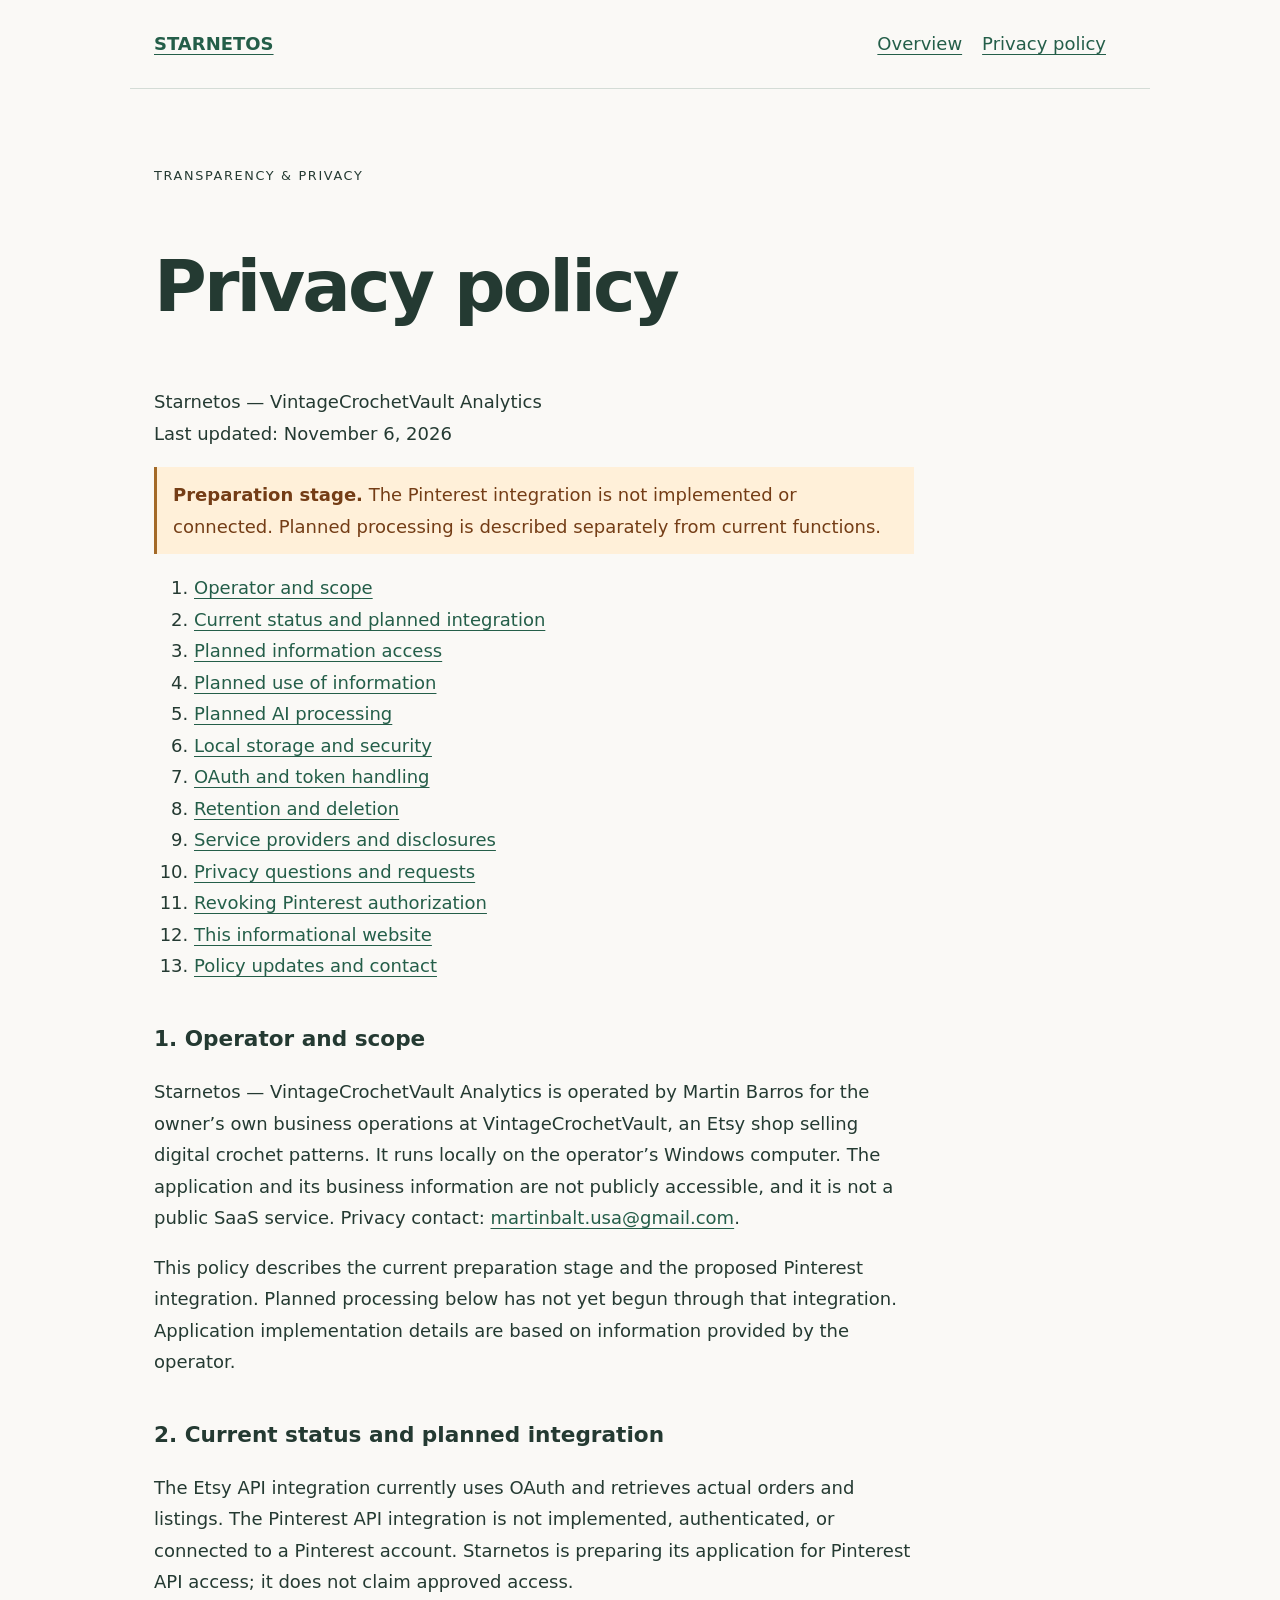
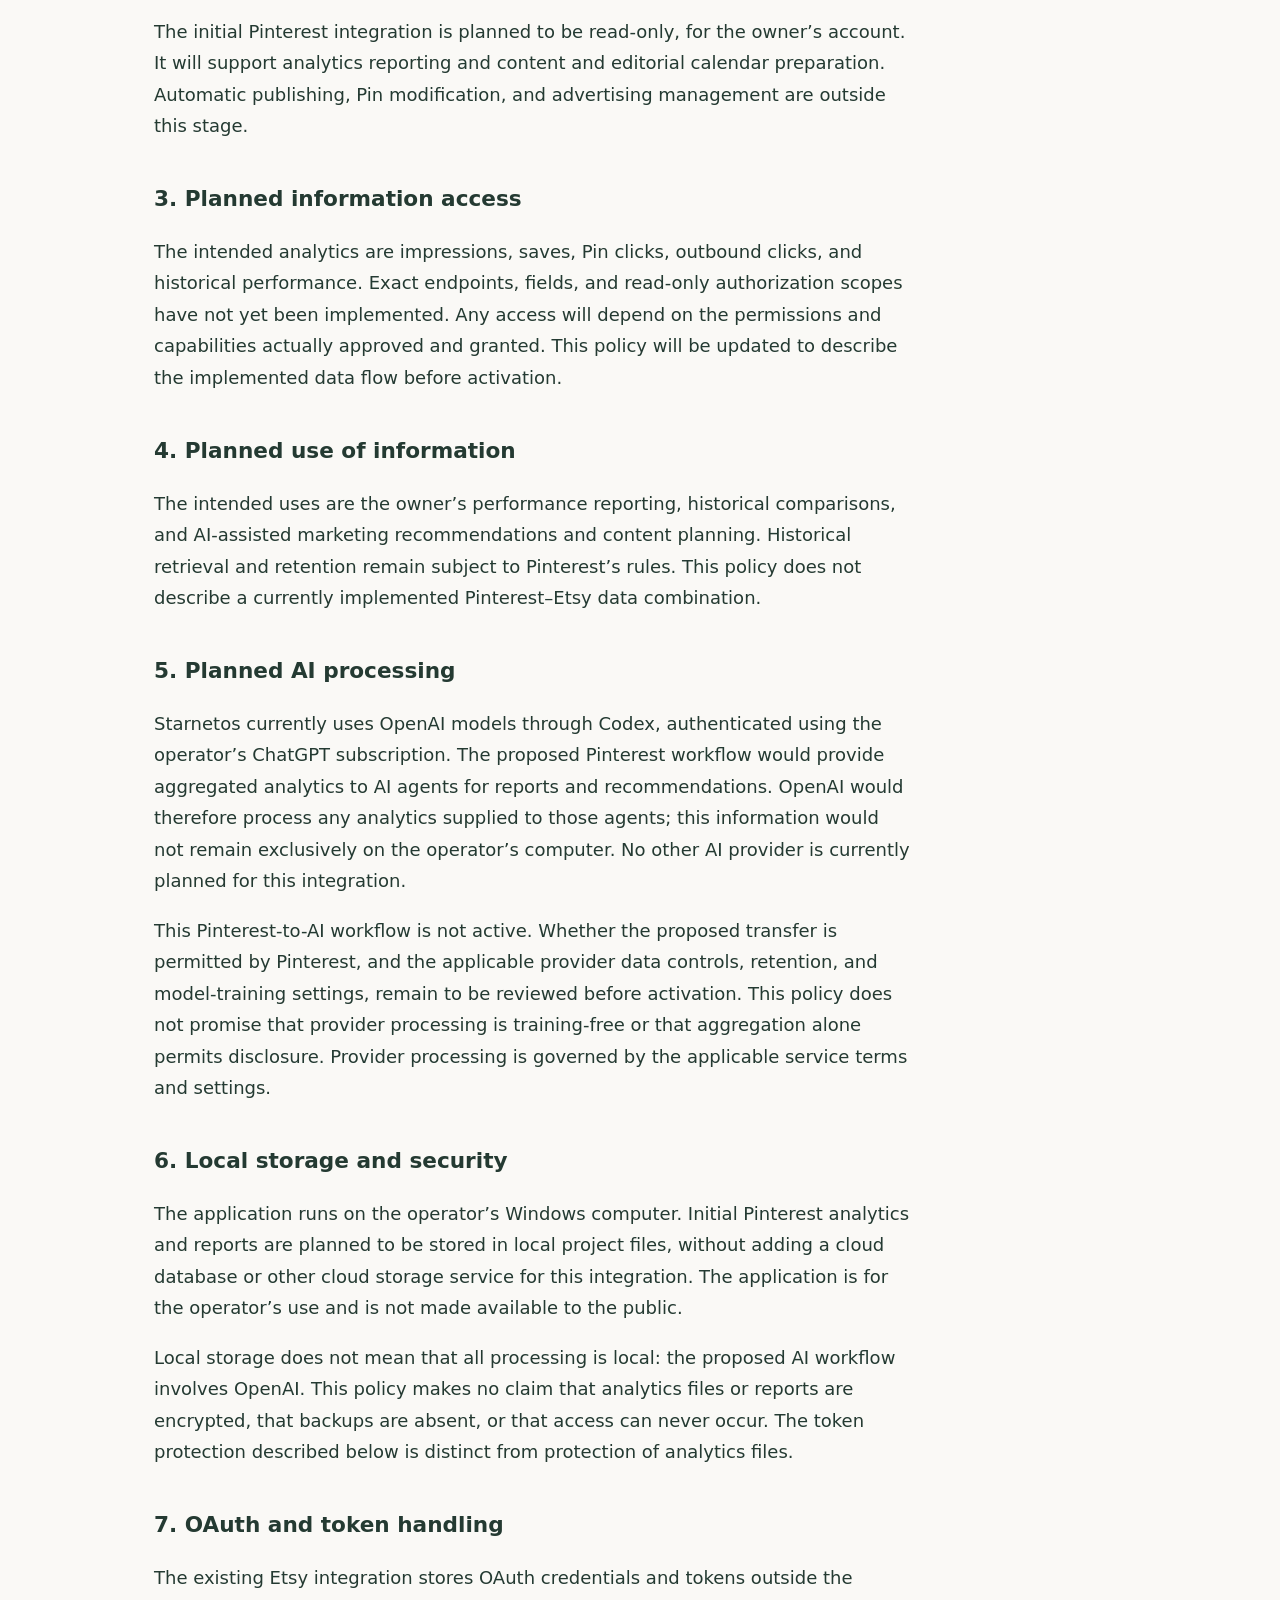
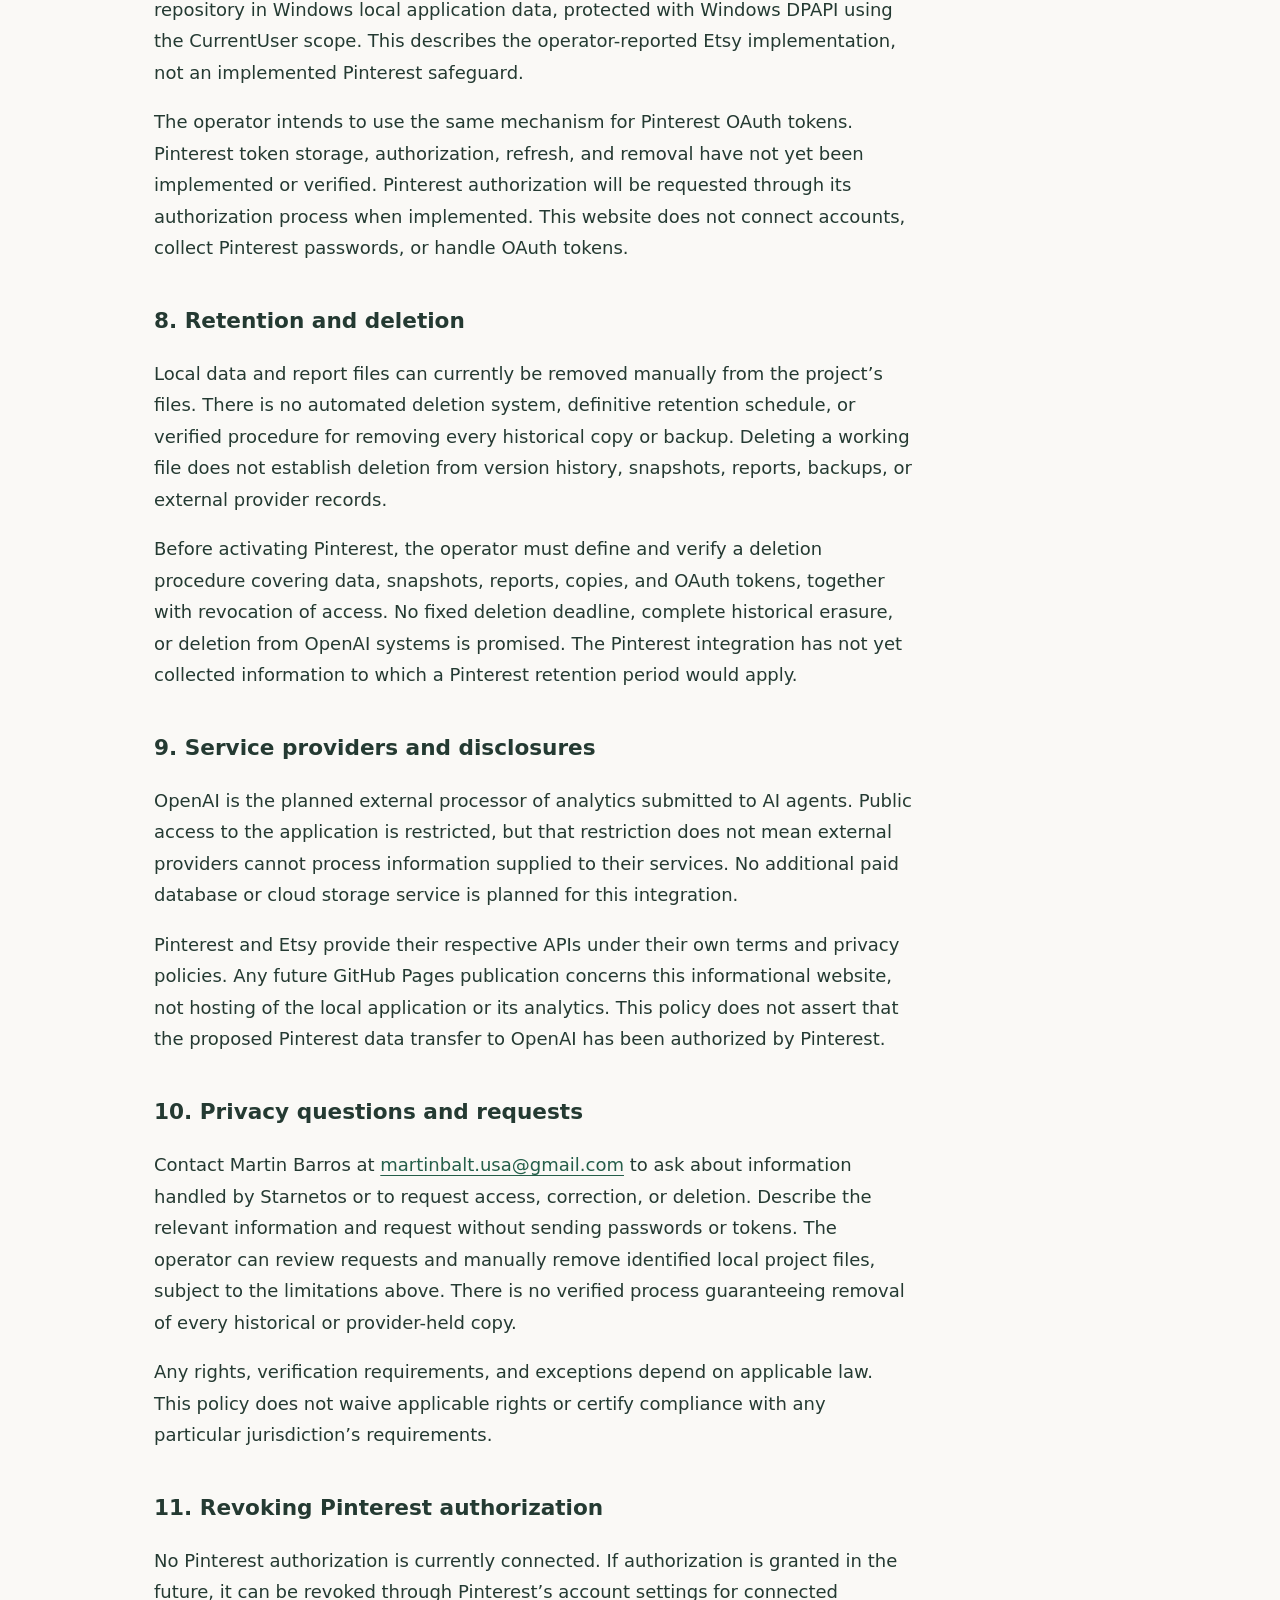
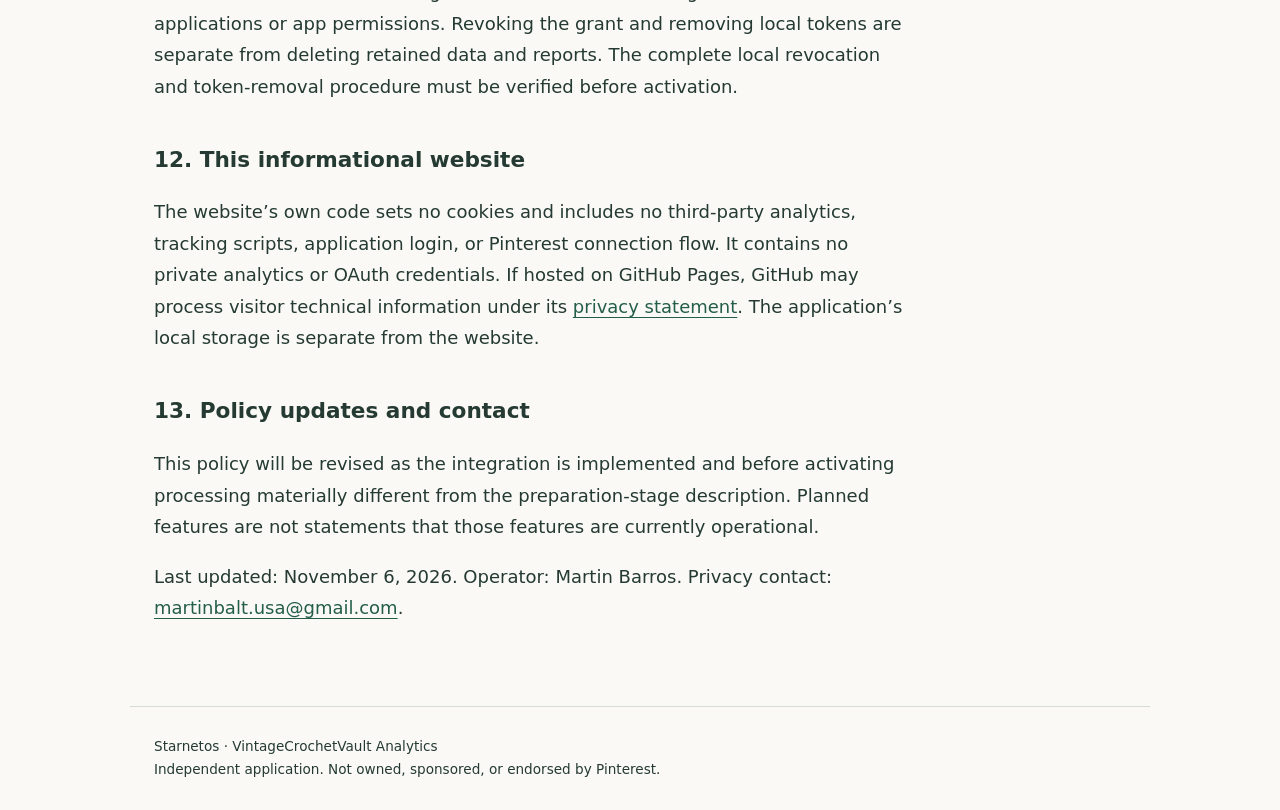
==== privacy/index.html @ daa94c6f "Add privacy/index.html for Starnetos privacy website" ====
<!doctype html><html lang="en"><head><meta charset="utf-8"><meta name="viewport" content="width=device-width,initial-scale=1"><meta name="description" content="Starnetos VintageCrochetVault Analytics: private business reporting and privacy information."><title>Privacy Policy | Starnetos — VintageCrochetVault Analytics</title><link rel="stylesheet" href="../styles.css"></head><body><a class="skip" href="#main">Skip to content</a><header><a href="../"><strong>STARNETOS</strong></a><nav aria-label="Main navigation"><a href="../">Overview</a><a href="../privacy/">Privacy policy</a></nav></header><main id="main"><article><p class="label">Transparency &amp; privacy</p><h1>Privacy policy</h1><p>Starnetos — VintageCrochetVault Analytics<br>Last updated: November 6, 2026</p><p class="notice"><strong>Preparation stage.</strong> The Pinterest integration is not implemented or connected. Planned processing is described separately from current functions.</p><nav aria-label="Policy sections"><ol><li><a href="#s1">Operator and scope</a></li><li><a href="#s2">Current status and planned integration</a></li><li><a href="#s3">Planned information access</a></li><li><a href="#s4">Planned use of information</a></li><li><a href="#s5">Planned AI processing</a></li><li><a href="#s6">Local storage and security</a></li><li><a href="#s7">OAuth and token handling</a></li><li><a href="#s8">Retention and deletion</a></li><li><a href="#s9">Service providers and disclosures</a></li><li><a href="#s10">Privacy questions and requests</a></li><li><a href="#s11">Revoking Pinterest authorization</a></li><li><a href="#s12">This informational website</a></li><li><a href="#s13">Policy updates and contact</a></li></ol></nav><section id="s1"><h2>1. Operator and scope</h2><p>Starnetos — VintageCrochetVault Analytics is operated by Martin Barros for the owner’s own business operations at VintageCrochetVault, an Etsy shop selling digital crochet patterns. It runs locally on the operator’s Windows computer. The application and its business information are not publicly accessible, and it is not a public SaaS service. Privacy contact: <a href="mailto:martinbalt.usa@gmail.com">martinbalt.usa@gmail.com</a>.</p><p>This policy describes the current preparation stage and the proposed Pinterest integration. Planned processing below has not yet begun through that integration. Application implementation details are based on information provided by the operator.</p></section>
<section id="s2"><h2>2. Current status and planned integration</h2><p>The Etsy API integration currently uses OAuth and retrieves actual orders and listings. The Pinterest API integration is not implemented, authenticated, or connected to a Pinterest account. Starnetos is preparing its application for Pinterest API access; it does not claim approved access.</p><p>The initial Pinterest integration is planned to be read-only, for the owner’s account. It will support analytics reporting and content and editorial calendar preparation. Automatic publishing, Pin modification, and advertising management are outside this stage.</p></section>
<section id="s3"><h2>3. Planned information access</h2><p>The intended analytics are impressions, saves, Pin clicks, outbound clicks, and historical performance. Exact endpoints, fields, and read-only authorization scopes have not yet been implemented. Any access will depend on the permissions and capabilities actually approved and granted. This policy will be updated to describe the implemented data flow before activation.</p></section>
<section id="s4"><h2>4. Planned use of information</h2><p>The intended uses are the owner’s performance reporting, historical comparisons, and AI-assisted marketing recommendations and content planning. Historical retrieval and retention remain subject to Pinterest’s rules. This policy does not describe a currently implemented Pinterest–Etsy data combination.</p></section>
<section id="s5"><h2>5. Planned AI processing</h2><p>Starnetos currently uses OpenAI models through Codex, authenticated using the operator’s ChatGPT subscription. The proposed Pinterest workflow would provide aggregated analytics to AI agents for reports and recommendations. OpenAI would therefore process any analytics supplied to those agents; this information would not remain exclusively on the operator’s computer. No other AI provider is currently planned for this integration.</p><p>This Pinterest-to-AI workflow is not active. Whether the proposed transfer is permitted by Pinterest, and the applicable provider data controls, retention, and model-training settings, remain to be reviewed before activation. This policy does not promise that provider processing is training-free or that aggregation alone permits disclosure. Provider processing is governed by the applicable service terms and settings.</p></section>
<section id="s6"><h2>6. Local storage and security</h2><p>The application runs on the operator’s Windows computer. Initial Pinterest analytics and reports are planned to be stored in local project files, without adding a cloud database or other cloud storage service for this integration. The application is for the operator’s use and is not made available to the public.</p><p>Local storage does not mean that all processing is local: the proposed AI workflow involves OpenAI. This policy makes no claim that analytics files or reports are encrypted, that backups are absent, or that access can never occur. The token protection described below is distinct from protection of analytics files.</p></section>
<section id="s7"><h2>7. OAuth and token handling</h2><p>The existing Etsy integration stores OAuth credentials and tokens outside the repository in Windows local application data, protected with Windows DPAPI using the CurrentUser scope. This describes the operator-reported Etsy implementation, not an implemented Pinterest safeguard.</p><p>The operator intends to use the same mechanism for Pinterest OAuth tokens. Pinterest token storage, authorization, refresh, and removal have not yet been implemented or verified. Pinterest authorization will be requested through its authorization process when implemented. This website does not connect accounts, collect Pinterest passwords, or handle OAuth tokens.</p></section>
<section id="s8"><h2>8. Retention and deletion</h2><p>Local data and report files can currently be removed manually from the project’s files. There is no automated deletion system, definitive retention schedule, or verified procedure for removing every historical copy or backup. Deleting a working file does not establish deletion from version history, snapshots, reports, backups, or external provider records.</p><p>Before activating Pinterest, the operator must define and verify a deletion procedure covering data, snapshots, reports, copies, and OAuth tokens, together with revocation of access. No fixed deletion deadline, complete historical erasure, or deletion from OpenAI systems is promised. The Pinterest integration has not yet collected information to which a Pinterest retention period would apply.</p></section>
<section id="s9"><h2>9. Service providers and disclosures</h2><p>OpenAI is the planned external processor of analytics submitted to AI agents. Public access to the application is restricted, but that restriction does not mean external providers cannot process information supplied to their services. No additional paid database or cloud storage service is planned for this integration.</p><p>Pinterest and Etsy provide their respective APIs under their own terms and privacy policies. Any future GitHub Pages publication concerns this informational website, not hosting of the local application or its analytics. This policy does not assert that the proposed Pinterest data transfer to OpenAI has been authorized by Pinterest.</p></section>
<section id="s10"><h2>10. Privacy questions and requests</h2><p>Contact Martin Barros at <a href="mailto:martinbalt.usa@gmail.com">martinbalt.usa@gmail.com</a> to ask about information handled by Starnetos or to request access, correction, or deletion. Describe the relevant information and request without sending passwords or tokens. The operator can review requests and manually remove identified local project files, subject to the limitations above. There is no verified process guaranteeing removal of every historical or provider-held copy.</p><p>Any rights, verification requirements, and exceptions depend on applicable law. This policy does not waive applicable rights or certify compliance with any particular jurisdiction’s requirements.</p></section>
<section id="s11"><h2>11. Revoking Pinterest authorization</h2><p>No Pinterest authorization is currently connected. If authorization is granted in the future, it can be revoked through Pinterest’s account settings for connected applications or app permissions. Revoking the grant and removing local tokens are separate from deleting retained data and reports. The complete local revocation and token-removal procedure must be verified before activation.</p></section>
<section id="s12"><h2>12. This informational website</h2><p>The website’s own code sets no cookies and includes no third-party analytics, tracking scripts, application login, or Pinterest connection flow. It contains no private analytics or OAuth credentials. If hosted on GitHub Pages, GitHub may process visitor technical information under its <a href="https://docs.github.com/en/site-policy/privacy-policies/github-general-privacy-statement">privacy statement</a>. The application’s local storage is separate from the website.</p></section>
<section id="s13"><h2>13. Policy updates and contact</h2><p>This policy will be revised as the integration is implemented and before activating processing materially different from the preparation-stage description. Planned features are not statements that those features are currently operational.</p><p>Last updated: November 6, 2026. Operator: Martin Barros. Privacy contact: <a href="mailto:martinbalt.usa@gmail.com">martinbalt.usa@gmail.com</a>.</p></section></article></main><footer>Starnetos · VintageCrochetVault Analytics<br>Independent application. Not owned, sponsored, or endorsed by Pinterest.</footer></body></html>
---- styles.css ----
*{box-sizing:border-box}body{margin:0;background:#faf9f6;color:#243a32;font:18px/1.75 system-ui,sans-serif}header,main,footer{max-width:1020px;margin:auto;padding:28px 24px}header{display:flex;justify-content:space-between;gap:24px;border-bottom:1px solid #d4dcd6}nav a{margin-right:20px}a{color:#245e49;text-underline-offset:4px}a:focus-visible{outline:3px solid #97511c;outline-offset:4px}main{padding-block:64px}h1{font-size:clamp(2.4rem,6vw,4.5rem);line-height:1.1;letter-spacing:-.04em}h2{font-size:1.35rem;margin-top:2.4rem}p,li{max-width:760px}.label{font-size:.8rem;letter-spacing:.13em;text-transform:uppercase}.pending,.notice{background:#fff0d9;color:#743d16;padding:12px 16px;border-left:3px solid #a36a28}.skip{position:absolute;left:-9999px}.skip:focus{left:20px;top:0;background:white}footer{border-top:1px solid #d4dcd6;font-size:.85rem}section{scroll-margin-top:24px}@media(max-width:600px){header{flex-direction:column}main{padding-top:36px}}
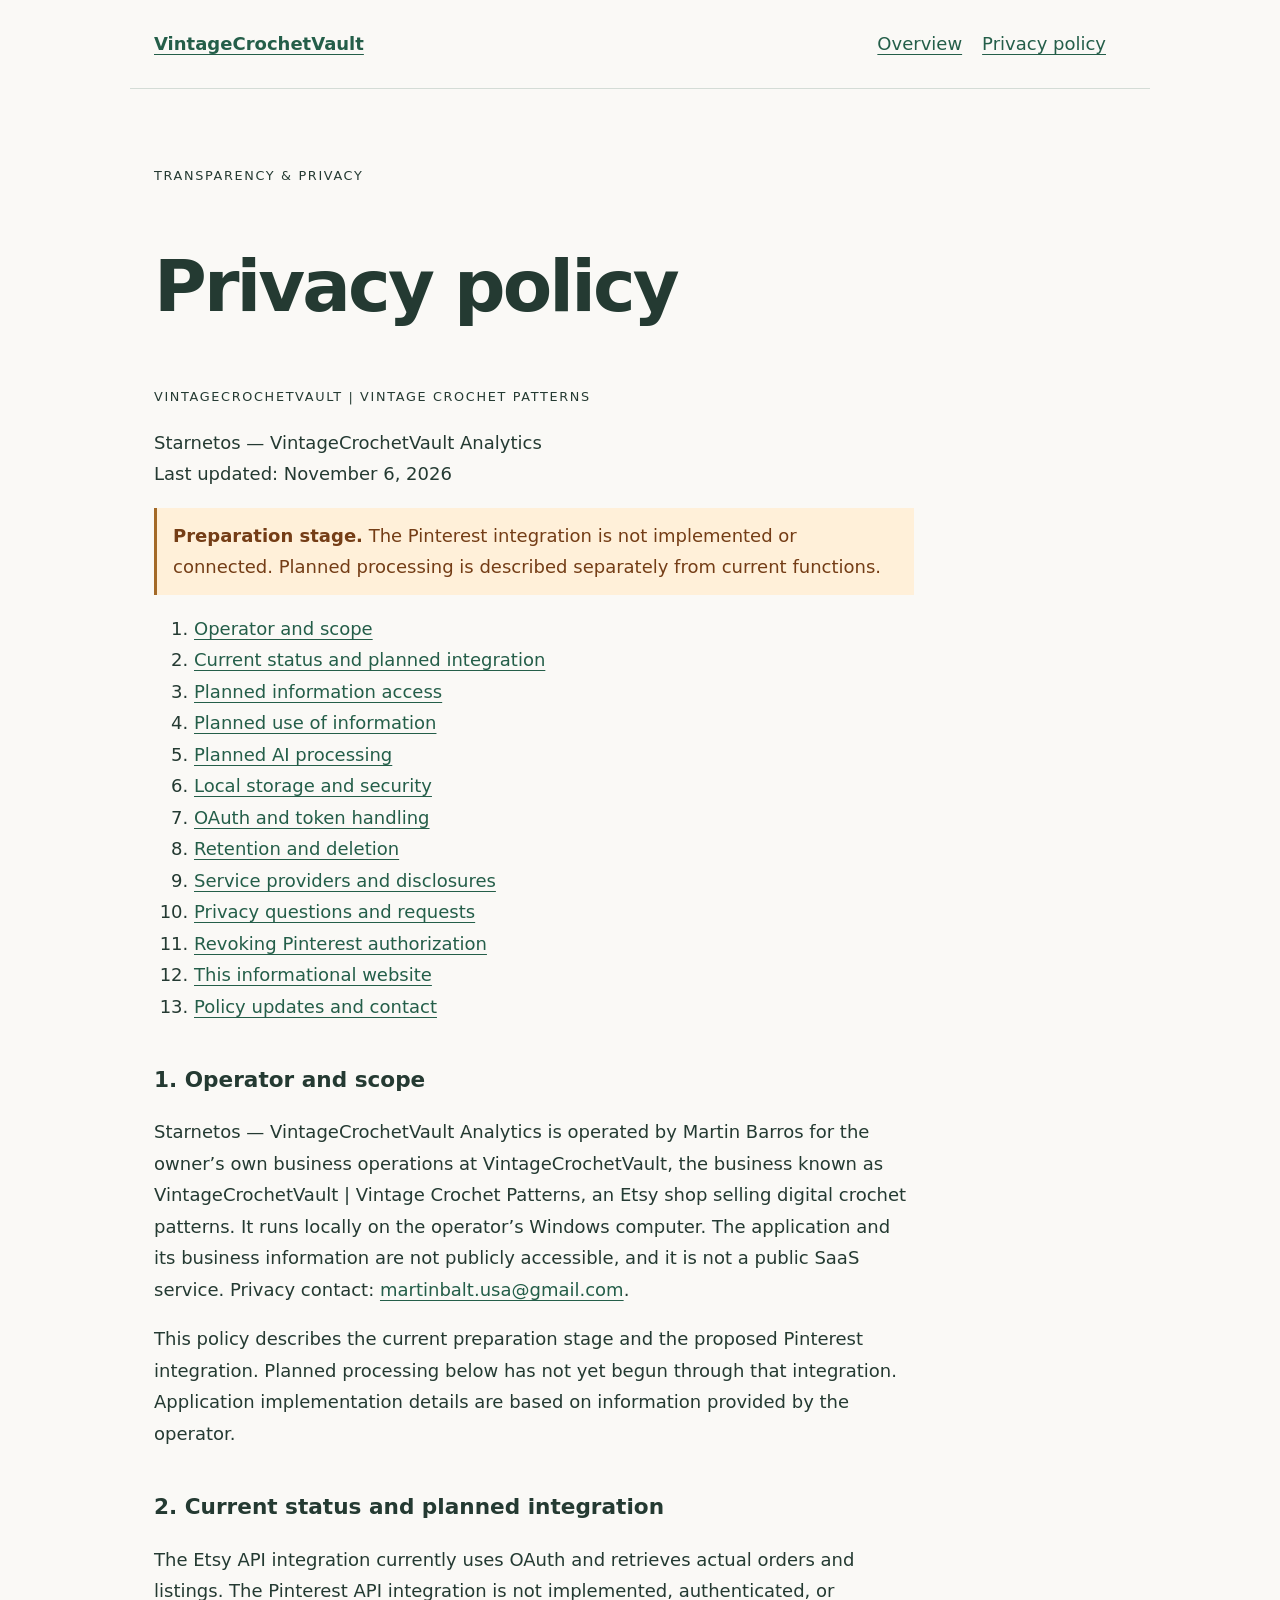
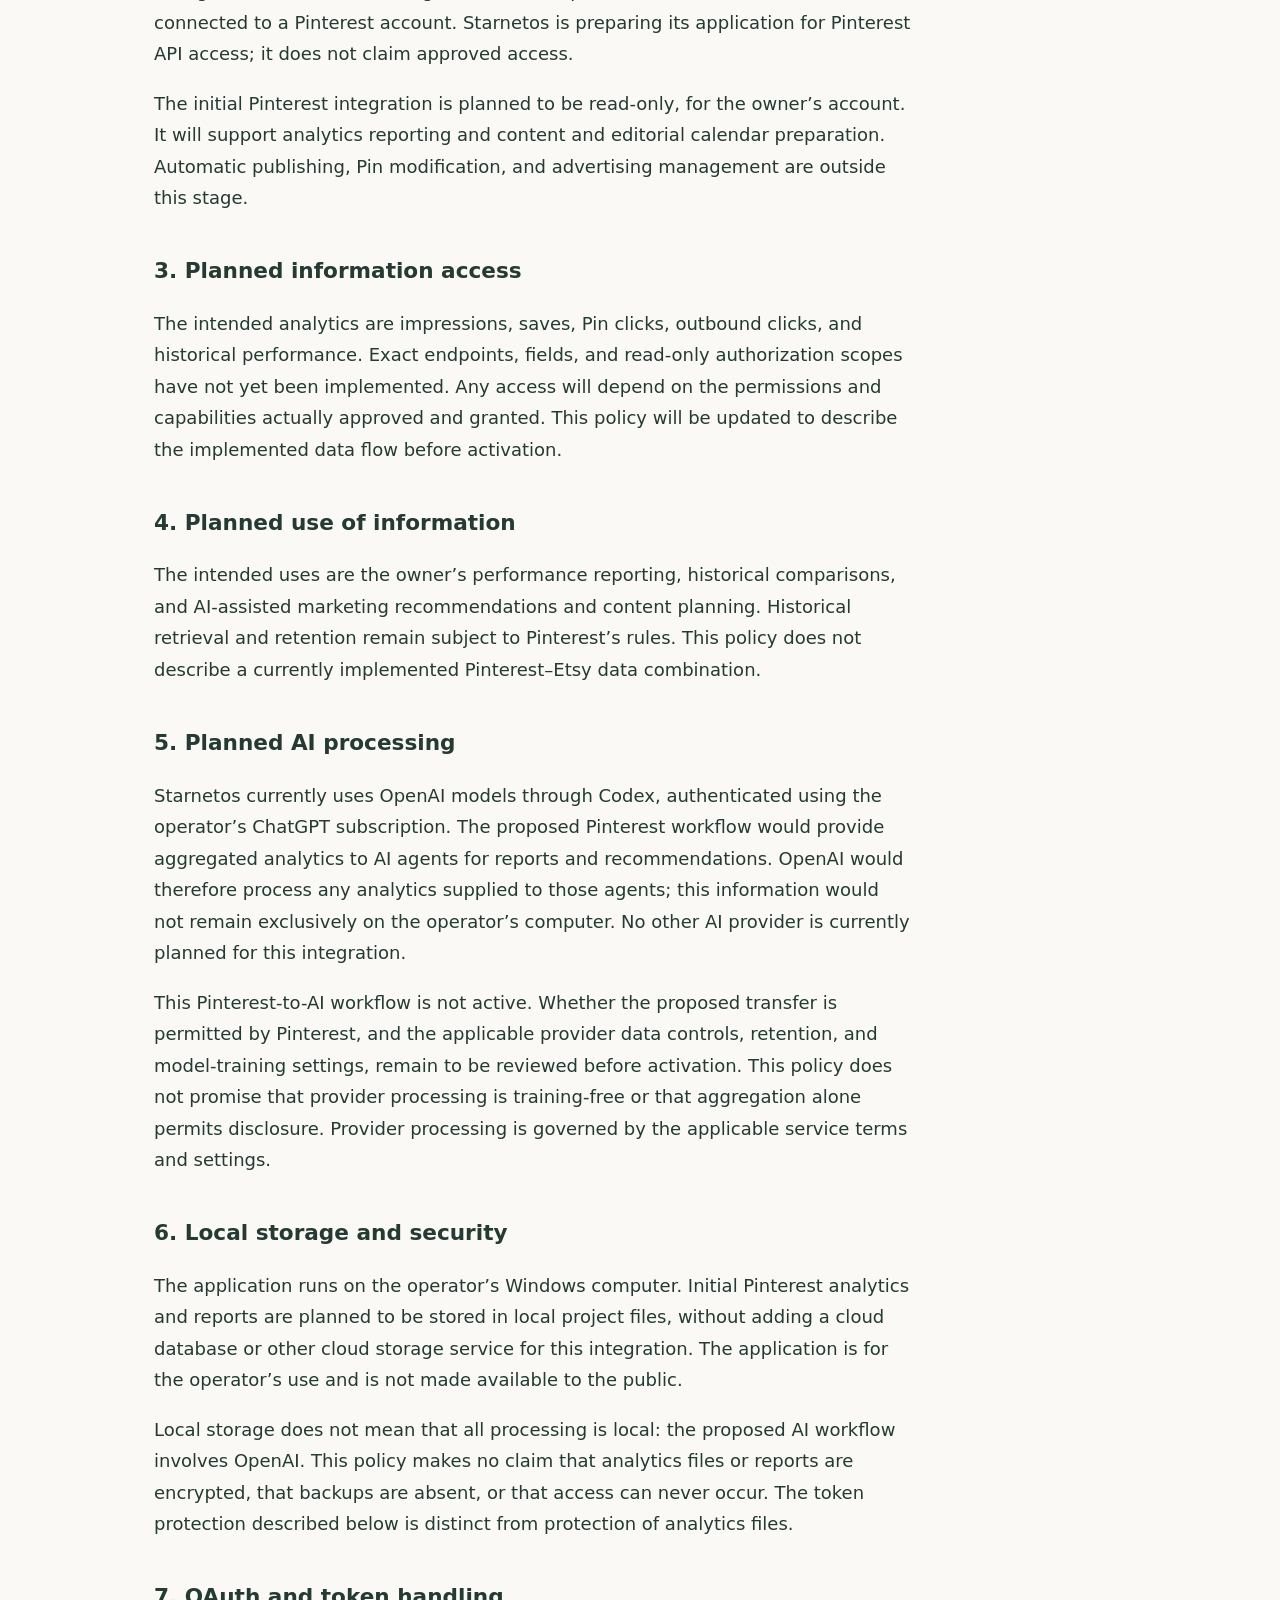
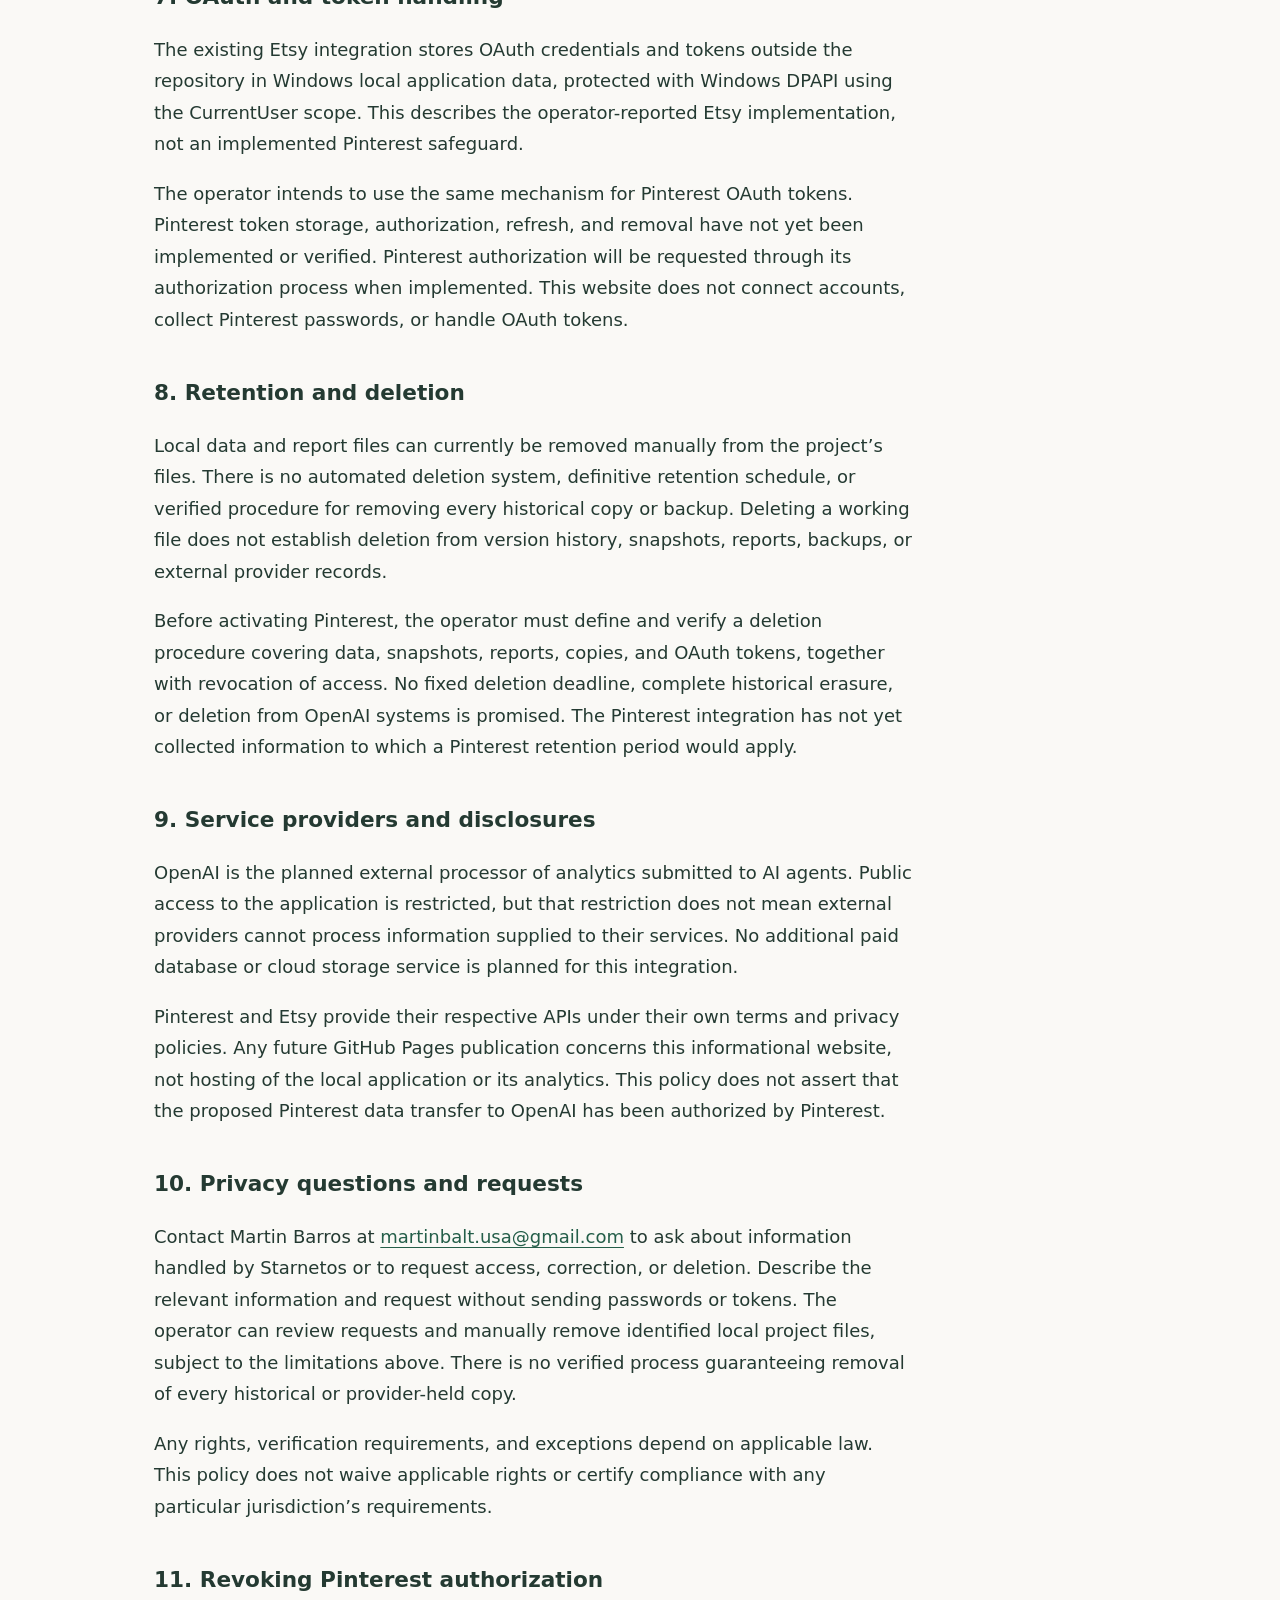
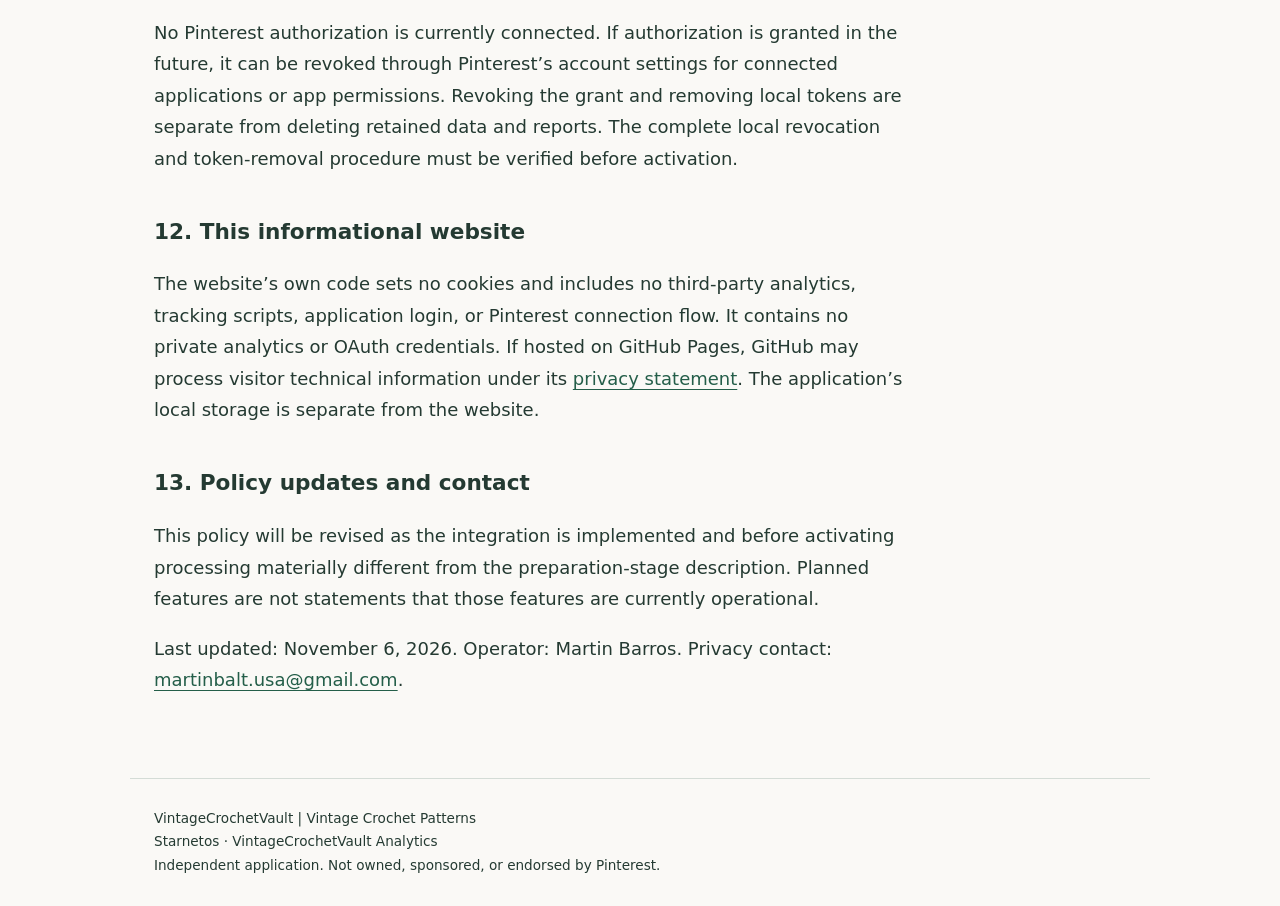
==== commit 6c3d0003: "Identify VintageCrochetVault business name" ====
--- a/privacy/index.html
+++ b/privacy/index.html
@@ -1,4 +1,4 @@
-<!doctype html><html lang="en"><head><meta charset="utf-8"><meta name="viewport" content="width=device-width,initial-scale=1"><meta name="description" content="Starnetos VintageCrochetVault Analytics: private business reporting and privacy information."><title>Privacy Policy | Starnetos — VintageCrochetVault Analytics</title><link rel="stylesheet" href="../styles.css"></head><body><a class="skip" href="#main">Skip to content</a><header><a href="../"><strong>STARNETOS</strong></a><nav aria-label="Main navigation"><a href="../">Overview</a><a href="../privacy/">Privacy policy</a></nav></header><main id="main"><article><p class="label">Transparency &amp; privacy</p><h1>Privacy policy</h1><p>Starnetos — VintageCrochetVault Analytics<br>Last updated: November 6, 2026</p><p class="notice"><strong>Preparation stage.</strong> The Pinterest integration is not implemented or connected. Planned processing is described separately from current functions.</p><nav aria-label="Policy sections"><ol><li><a href="#s1">Operator and scope</a></li><li><a href="#s2">Current status and planned integration</a></li><li><a href="#s3">Planned information access</a></li><li><a href="#s4">Planned use of information</a></li><li><a href="#s5">Planned AI processing</a></li><li><a href="#s6">Local storage and security</a></li><li><a href="#s7">OAuth and token handling</a></li><li><a href="#s8">Retention and deletion</a></li><li><a href="#s9">Service providers and disclosures</a></li><li><a href="#s10">Privacy questions and requests</a></li><li><a href="#s11">Revoking Pinterest authorization</a></li><li><a href="#s12">This informational website</a></li><li><a href="#s13">Policy updates and contact</a></li></ol></nav><section id="s1"><h2>1. Operator and scope</h2><p>Starnetos — VintageCrochetVault Analytics is operated by Martin Barros for the owner’s own business operations at VintageCrochetVault, an Etsy shop selling digital crochet patterns. It runs locally on the operator’s Windows computer. The application and its business information are not publicly accessible, and it is not a public SaaS service. Privacy contact: <a href="mailto:martinbalt.usa@gmail.com">martinbalt.usa@gmail.com</a>.</p><p>This policy describes the current preparation stage and the proposed Pinterest integration. Planned processing below has not yet begun through that integration. Application implementation details are based on information provided by the operator.</p></section>
+<!doctype html><html lang="en"><head><meta charset="utf-8"><meta name="viewport" content="width=device-width,initial-scale=1"><meta name="description" content="Starnetos VintageCrochetVault Analytics: private business reporting and privacy information."><title>Privacy Policy | VintageCrochetVault | Vintage Crochet Patterns</title><link rel="stylesheet" href="../styles.css"></head><body><a class="skip" href="#main">Skip to content</a><header><a href="../"><strong>VintageCrochetVault</strong></a><nav aria-label="Main navigation"><a href="../">Overview</a><a href="../privacy/">Privacy policy</a></nav></header><main id="main"><article><p class="label">Transparency &amp; privacy</p><h1>Privacy policy</h1><p class="label">VintageCrochetVault | Vintage Crochet Patterns</p><p>Starnetos — VintageCrochetVault Analytics<br>Last updated: November 6, 2026</p><p class="notice"><strong>Preparation stage.</strong> The Pinterest integration is not implemented or connected. Planned processing is described separately from current functions.</p><nav aria-label="Policy sections"><ol><li><a href="#s1">Operator and scope</a></li><li><a href="#s2">Current status and planned integration</a></li><li><a href="#s3">Planned information access</a></li><li><a href="#s4">Planned use of information</a></li><li><a href="#s5">Planned AI processing</a></li><li><a href="#s6">Local storage and security</a></li><li><a href="#s7">OAuth and token handling</a></li><li><a href="#s8">Retention and deletion</a></li><li><a href="#s9">Service providers and disclosures</a></li><li><a href="#s10">Privacy questions and requests</a></li><li><a href="#s11">Revoking Pinterest authorization</a></li><li><a href="#s12">This informational website</a></li><li><a href="#s13">Policy updates and contact</a></li></ol></nav><section id="s1"><h2>1. Operator and scope</h2><p>Starnetos — VintageCrochetVault Analytics is operated by Martin Barros for the owner’s own business operations at VintageCrochetVault, the business known as VintageCrochetVault | Vintage Crochet Patterns, an Etsy shop selling digital crochet patterns. It runs locally on the operator’s Windows computer. The application and its business information are not publicly accessible, and it is not a public SaaS service. Privacy contact: <a href="mailto:martinbalt.usa@gmail.com">martinbalt.usa@gmail.com</a>.</p><p>This policy describes the current preparation stage and the proposed Pinterest integration. Planned processing below has not yet begun through that integration. Application implementation details are based on information provided by the operator.</p></section>
 <section id="s2"><h2>2. Current status and planned integration</h2><p>The Etsy API integration currently uses OAuth and retrieves actual orders and listings. The Pinterest API integration is not implemented, authenticated, or connected to a Pinterest account. Starnetos is preparing its application for Pinterest API access; it does not claim approved access.</p><p>The initial Pinterest integration is planned to be read-only, for the owner’s account. It will support analytics reporting and content and editorial calendar preparation. Automatic publishing, Pin modification, and advertising management are outside this stage.</p></section>
 <section id="s3"><h2>3. Planned information access</h2><p>The intended analytics are impressions, saves, Pin clicks, outbound clicks, and historical performance. Exact endpoints, fields, and read-only authorization scopes have not yet been implemented. Any access will depend on the permissions and capabilities actually approved and granted. This policy will be updated to describe the implemented data flow before activation.</p></section>
 <section id="s4"><h2>4. Planned use of information</h2><p>The intended uses are the owner’s performance reporting, historical comparisons, and AI-assisted marketing recommendations and content planning. Historical retrieval and retention remain subject to Pinterest’s rules. This policy does not describe a currently implemented Pinterest–Etsy data combination.</p></section>
@@ -10,4 +10,4 @@
 <section id="s10"><h2>10. Privacy questions and requests</h2><p>Contact Martin Barros at <a href="mailto:martinbalt.usa@gmail.com">martinbalt.usa@gmail.com</a> to ask about information handled by Starnetos or to request access, correction, or deletion. Describe the relevant information and request without sending passwords or tokens. The operator can review requests and manually remove identified local project files, subject to the limitations above. There is no verified process guaranteeing removal of every historical or provider-held copy.</p><p>Any rights, verification requirements, and exceptions depend on applicable law. This policy does not waive applicable rights or certify compliance with any particular jurisdiction’s requirements.</p></section>
 <section id="s11"><h2>11. Revoking Pinterest authorization</h2><p>No Pinterest authorization is currently connected. If authorization is granted in the future, it can be revoked through Pinterest’s account settings for connected applications or app permissions. Revoking the grant and removing local tokens are separate from deleting retained data and reports. The complete local revocation and token-removal procedure must be verified before activation.</p></section>
 <section id="s12"><h2>12. This informational website</h2><p>The website’s own code sets no cookies and includes no third-party analytics, tracking scripts, application login, or Pinterest connection flow. It contains no private analytics or OAuth credentials. If hosted on GitHub Pages, GitHub may process visitor technical information under its <a href="https://docs.github.com/en/site-policy/privacy-policies/github-general-privacy-statement">privacy statement</a>. The application’s local storage is separate from the website.</p></section>
-<section id="s13"><h2>13. Policy updates and contact</h2><p>This policy will be revised as the integration is implemented and before activating processing materially different from the preparation-stage description. Planned features are not statements that those features are currently operational.</p><p>Last updated: November 6, 2026. Operator: Martin Barros. Privacy contact: <a href="mailto:martinbalt.usa@gmail.com">martinbalt.usa@gmail.com</a>.</p></section></article></main><footer>Starnetos · VintageCrochetVault Analytics<br>Independent application. Not owned, sponsored, or endorsed by Pinterest.</footer></body></html>+<section id="s13"><h2>13. Policy updates and contact</h2><p>This policy will be revised as the integration is implemented and before activating processing materially different from the preparation-stage description. Planned features are not statements that those features are currently operational.</p><p>Last updated: November 6, 2026. Operator: Martin Barros. Privacy contact: <a href="mailto:martinbalt.usa@gmail.com">martinbalt.usa@gmail.com</a>.</p></section></article></main><footer>VintageCrochetVault | Vintage Crochet Patterns<br>Starnetos · VintageCrochetVault Analytics<br>Independent application. Not owned, sponsored, or endorsed by Pinterest.</footer></body></html>
